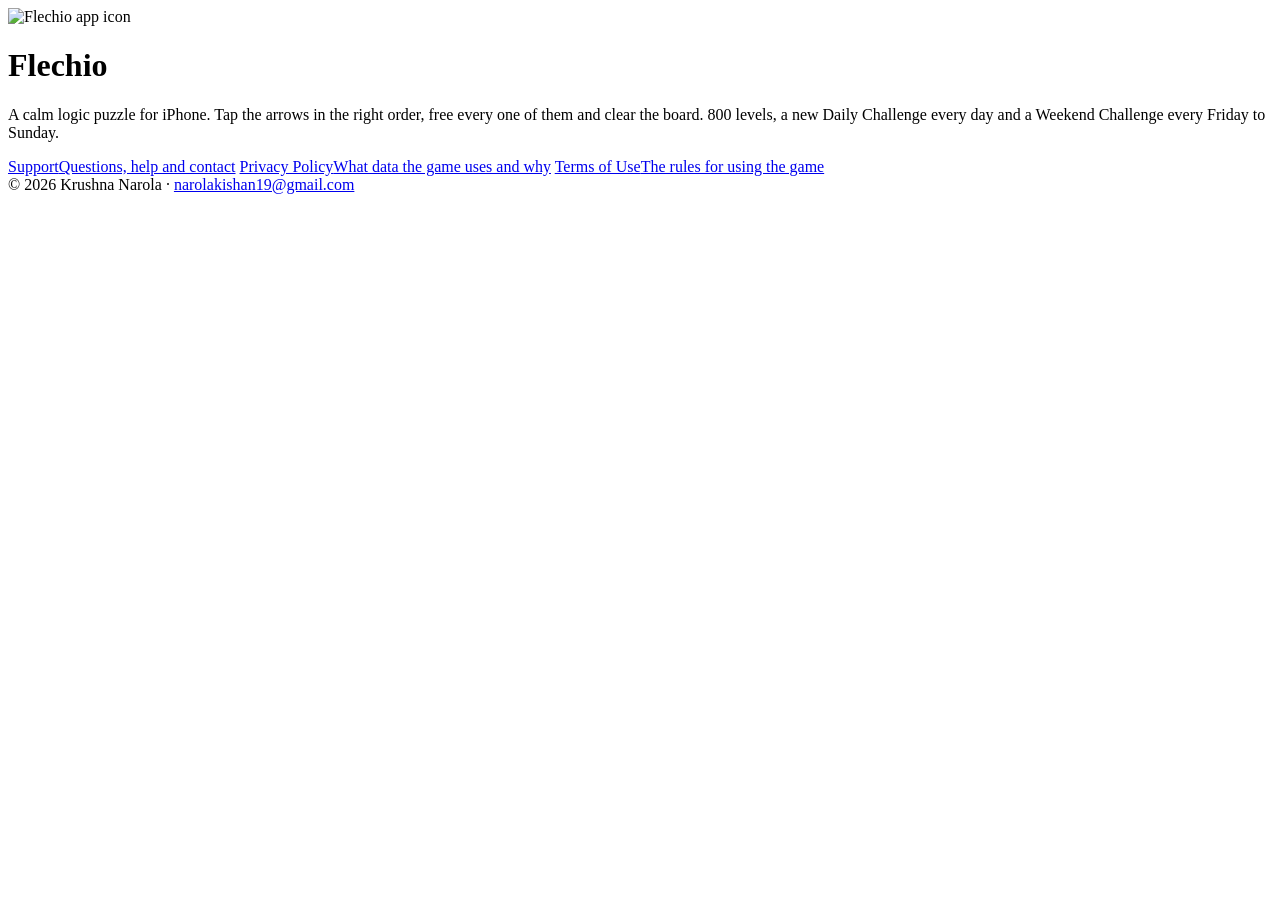
==== index.html @ e9dabd08 "Add initial HTML structure for Flechio game" ====
<!doctype html>
<html lang="en">
<head>
<meta charset="utf-8">
<meta name="viewport" content="width=device-width, initial-scale=1">
<title>Flechio: Arrow Logic Puzzle</title>
<meta name="description" content="Flechio is a calm logic puzzle for iPhone: tap the arrows in the right order and clear the board.">
<link rel="icon" href="icon.svg" type="image/svg+xml">
<link rel="stylesheet" href="style.css">
</head>
<body>
<div class="wrap">
  <div class="card hero">
    <img src="icon.svg" alt="Flechio app icon">
    <h1>Flechio</h1>
    <p>A calm logic puzzle for iPhone. Tap the arrows in the right order, free every one of them and clear the board. 800 levels, a new Daily Challenge every day and a Weekend Challenge every Friday to Sunday.</p>
  </div>
  <div class="links">
    <a href="support.html">Support<span>Questions, help and contact</span></a>
    <a href="privacy.html">Privacy Policy<span>What data the game uses and why</span></a>
    <a href="terms.html">Terms of Use<span>The rules for using the game</span></a>
  </div>
  <footer>© 2026 Krushna Narola · <a href="mailto:narolakishan19@gmail.com">narolakishan19@gmail.com</a></footer>
</div>
</body>
</html>
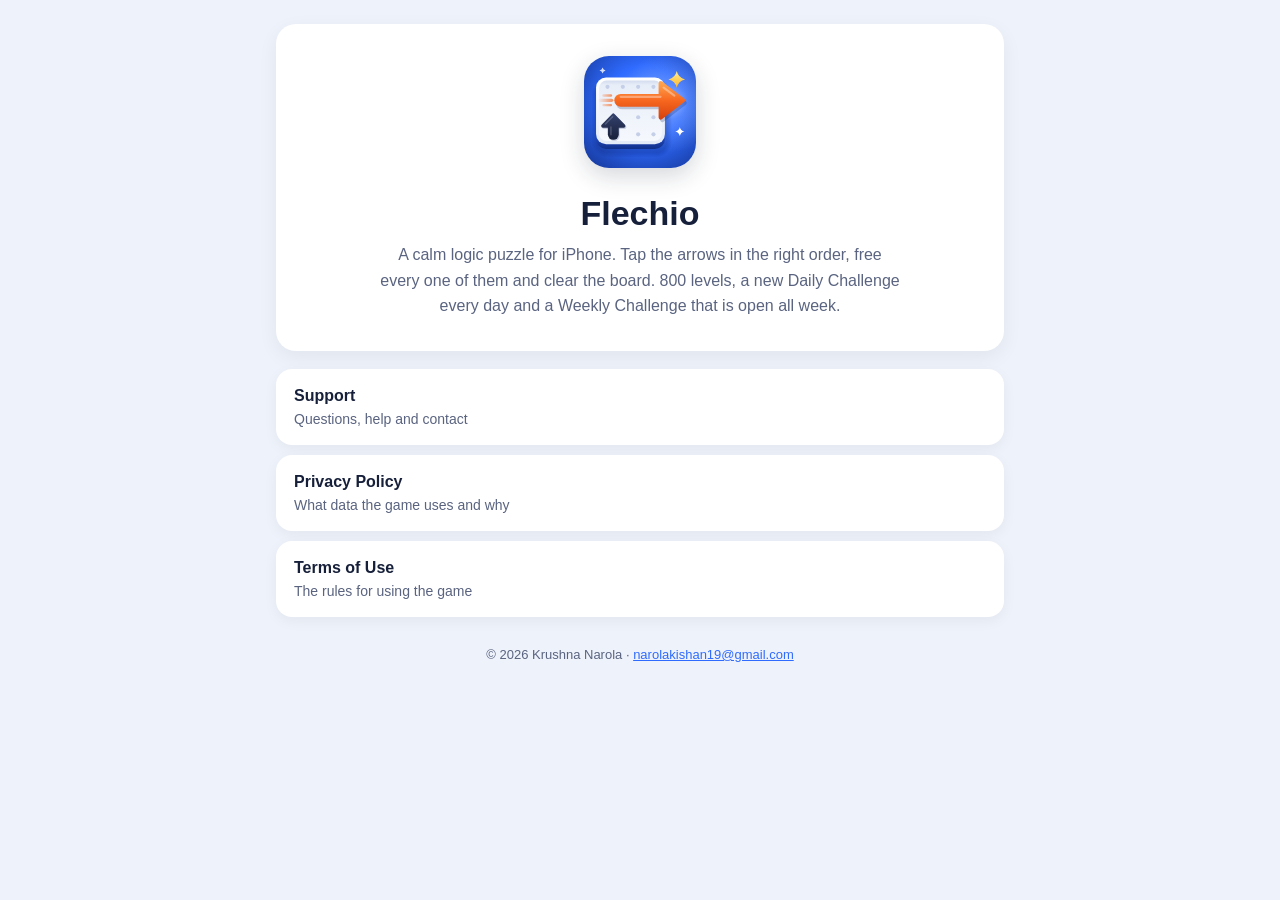
==== commit 5d4434b1: "Update description for Weekly Challenge" ====
--- a/index.html
+++ b/index.html
@@ -13,7 +13,7 @@
   <div class="card hero">
     <img src="icon.svg" alt="Flechio app icon">
     <h1>Flechio</h1>
-    <p>A calm logic puzzle for iPhone. Tap the arrows in the right order, free every one of them and clear the board. 800 levels, a new Daily Challenge every day and a Weekend Challenge every Friday to Sunday.</p>
+    <p>A calm logic puzzle for iPhone. Tap the arrows in the right order, free every one of them and clear the board. 800 levels, a new Daily Challenge every day and a Weekly Challenge that is open all week.</p>
   </div>
   <div class="links">
     <a href="support.html">Support<span>Questions, help and contact</span></a>
--- a/style.css
+++ b/style.css
@@ -0,0 +1,43 @@
+:root {
+  --ink: #17203A;
+  --muted: #5A6480;
+  --ground: #EEF2FA;
+  --card: #FFFFFF;
+  --line: #DCE2F0;
+  --orange: #E8521A;
+  --blue: #2F6BFF;
+}
+* { box-sizing: border-box; }
+html { -webkit-text-size-adjust: 100%; }
+body {
+  margin: 0;
+  background: var(--ground);
+  color: var(--ink);
+  font: 16px/1.6 -apple-system, BlinkMacSystemFont, "Segoe UI", Roboto, Helvetica, Arial, sans-serif;
+}
+.wrap { max-width: 760px; margin: 0 auto; padding: 24px 16px 48px; }
+header { display: flex; align-items: center; gap: 14px; margin-bottom: 20px; }
+header img { width: 56px; height: 56px; border-radius: 13px; }
+header a { color: inherit; text-decoration: none; }
+header .name { font-size: 24px; font-weight: 700; letter-spacing: -0.3px; }
+nav { display: flex; flex-wrap: wrap; gap: 8px 18px; margin: 0 0 20px; font-size: 15px; }
+nav a { color: var(--blue); text-decoration: none; font-weight: 600; }
+nav a[aria-current] { color: var(--ink); }
+.card { background: var(--card); border-radius: 20px; padding: 24px 22px; box-shadow: 0 6px 20px rgba(23, 32, 58, 0.06); }
+h1 { font-size: 28px; line-height: 1.25; margin: 0 0 6px; }
+h2 { font-size: 19px; margin: 28px 0 8px; }
+h3 { font-size: 16px; margin: 18px 0 4px; }
+p, li { color: var(--ink); }
+.muted { color: var(--muted); font-size: 14px; }
+ul { padding-left: 22px; }
+li { margin: 4px 0; }
+a { color: var(--blue); }
+.hero { text-align: center; padding: 32px 22px; }
+.hero img { width: 112px; height: 112px; border-radius: 25px; box-shadow: 0 8px 24px rgba(23, 32, 58, 0.18); }
+.hero h1 { font-size: 34px; margin-top: 16px; }
+.hero p { color: var(--muted); max-width: 520px; margin: 8px auto 0; }
+.links { display: grid; gap: 10px; margin-top: 18px; }
+.links a { display: block; background: var(--card); border-radius: 16px; padding: 14px 18px; text-decoration: none; color: var(--ink); font-weight: 600; box-shadow: 0 4px 14px rgba(23, 32, 58, 0.05); }
+.links a span { display: block; color: var(--muted); font-weight: 400; font-size: 14px; }
+.mail { font-weight: 700; }
+footer { margin-top: 28px; text-align: center; color: var(--muted); font-size: 13px; }
